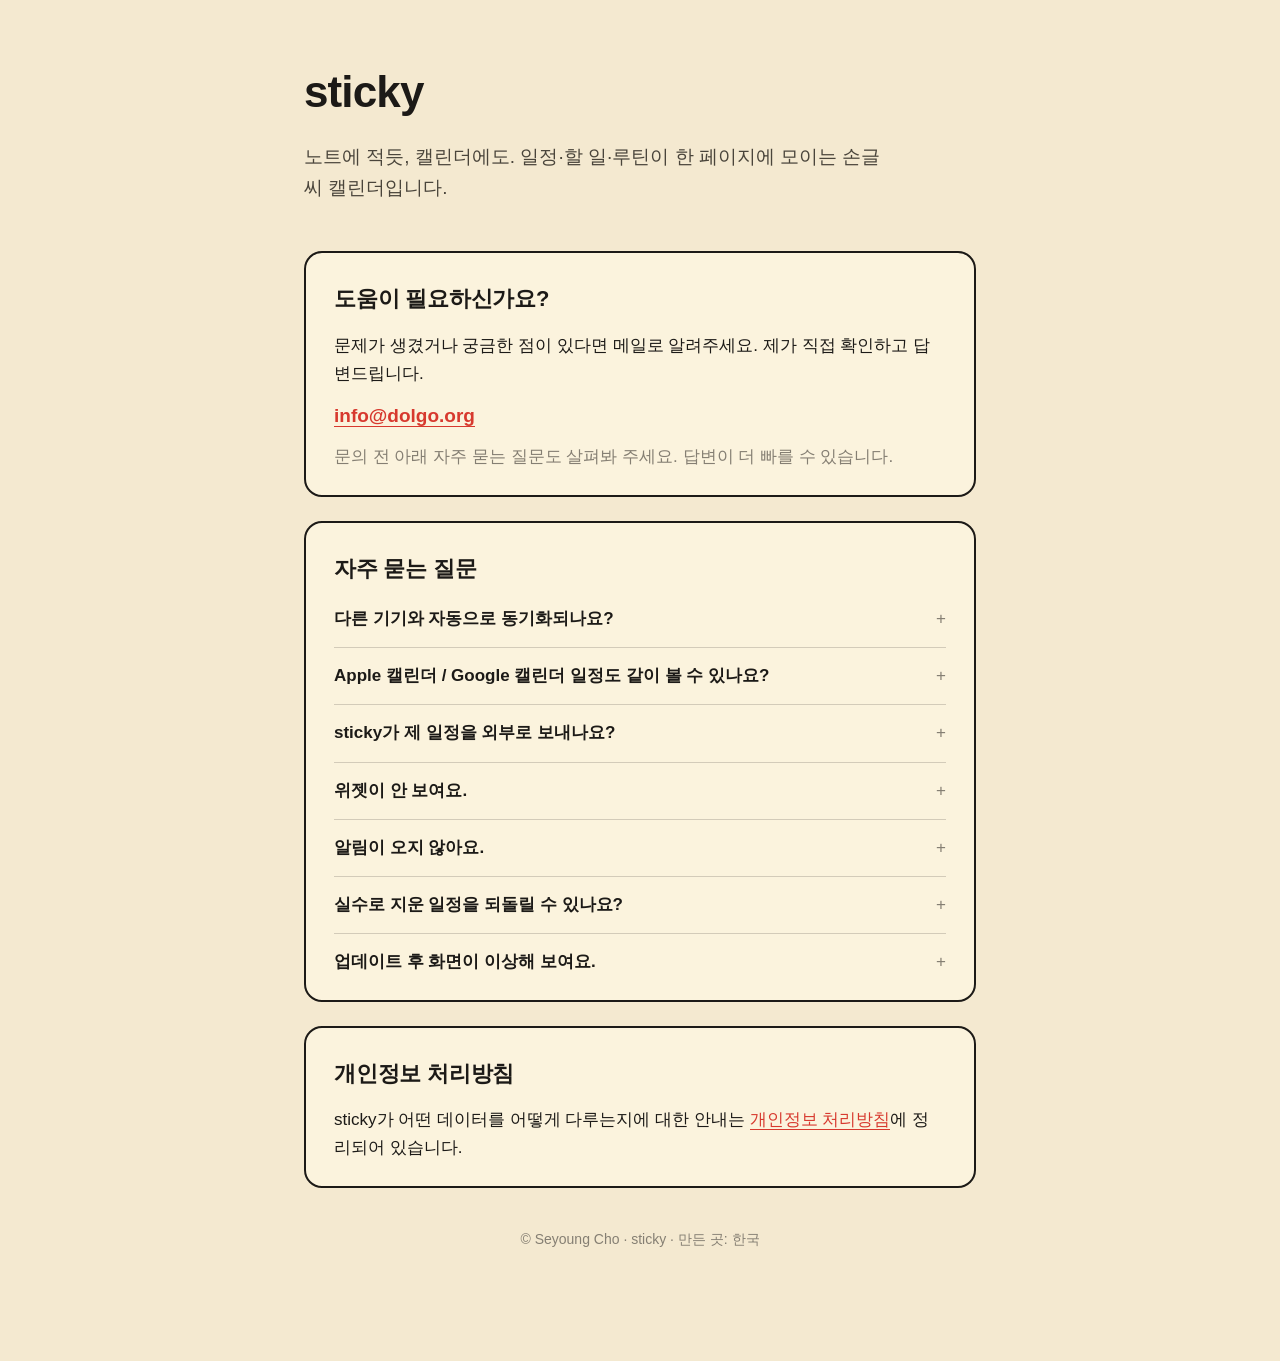
==== index.html @ fceb54de "support pages: index + privacy + paper-ink stylesheet Co-Authored-By: Claude Opus 4.7 (1M context) <" ====
<!doctype html>
<html lang="ko">
<head>
<meta charset="utf-8">
<meta name="viewport" content="width=device-width, initial-scale=1">
<meta name="theme-color" content="#F4E9D0">
<title>sticky · 도움말</title>
<link rel="stylesheet" href="style.css">
</head>
<body>
<main class="wrap">

<header class="hero">
  <h1>sticky</h1>
  <p class="lede">노트에 적듯, 캘린더에도. 일정·할 일·루틴이 한 페이지에 모이는 손글씨 캘린더입니다.</p>
</header>

<section>
  <h2>도움이 필요하신가요?</h2>
  <p>
    문제가 생겼거나 궁금한 점이 있다면 메일로 알려주세요.
    제가 직접 확인하고 답변드립니다.
  </p>
  <p class="contact">
    <a href="mailto:info@dolgo.org?subject=Sticky%20%EB%AC%B8%EC%9D%98">info@dolgo.org</a>
  </p>
  <p class="muted">
    문의 전 아래 자주 묻는 질문도 살펴봐 주세요. 답변이 더 빠를 수 있습니다.
  </p>
</section>

<section>
  <h2>자주 묻는 질문</h2>

  <details>
    <summary>다른 기기와 자동으로 동기화되나요?</summary>
    <p>
      같은 Apple ID로 로그인된 iPhone·iPad 사이는 iCloud로 자동 동기화됩니다.
      별도 계정이나 설정이 필요하지 않습니다.
    </p>
  </details>

  <details>
    <summary>Apple 캘린더 / Google 캘린더 일정도 같이 볼 수 있나요?</summary>
    <p>
      설정에서 권한을 허용하면 sticky 위에 함께 보입니다.
      외부 캘린더 일정은 <strong>읽기 전용</strong>으로 표시되며, sticky가 외부 캘린더를 수정하거나 새 일정을 외부에 만들지는 않습니다.
    </p>
  </details>

  <details>
    <summary>sticky가 제 일정을 외부로 보내나요?</summary>
    <p>
      아니요. 모든 일정·할 일·루틴은 사용자의 iCloud 계정 안에만 저장됩니다.
      sticky 운영자(만든 사람)가 그 데이터를 볼 수 있는 경로는 없습니다.
    </p>
  </details>

  <details>
    <summary>위젯이 안 보여요.</summary>
    <p>
      iPhone·iPad 홈 화면에서 빈 곳을 길게 눌러 편집 모드로 들어간 뒤,
      좌측 상단의 <strong>＋</strong>를 눌러 "sticky"를 검색해 위젯을 추가해 주세요.
      잠금화면 위젯도 동일하게 추가할 수 있습니다.
    </p>
  </details>

  <details>
    <summary>알림이 오지 않아요.</summary>
    <p>
      iOS 설정 → 알림 → sticky로 이동해 알림 허용이 켜져 있는지 확인해 주세요.
      집중 모드(Focus)나 방해 금지가 켜져 있으면 알림이 미뤄질 수 있습니다.
    </p>
  </details>

  <details>
    <summary>실수로 지운 일정을 되돌릴 수 있나요?</summary>
    <p>
      삭제 직후 화면 하단의 "되돌리기" 버튼으로 복구할 수 있습니다.
      그 외엔 iCloud의 동기화 시점에 따라 다른 기기에서 잠시 남아 있을 수 있어요.
    </p>
  </details>

  <details>
    <summary>업데이트 후 화면이 이상해 보여요.</summary>
    <p>
      앱을 한 번 종료하고 다시 실행해 주세요. 그래도 동일하다면
      <a href="mailto:info@dolgo.org?subject=Sticky%20%EB%B2%84%EA%B7%B8%20%EB%A6%AC%ED%8F%AC%ED%8A%B8">info@dolgo.org</a>로
      증상과 기기·iOS 버전을 알려주시면 빠르게 확인해 드립니다.
    </p>
  </details>
</section>

<section>
  <h2>개인정보 처리방침</h2>
  <p>
    sticky가 어떤 데이터를 어떻게 다루는지에 대한 안내는
    <a href="privacy.html">개인정보 처리방침</a>에 정리되어 있습니다.
  </p>
</section>

<footer>
  <p class="muted">
    © Seyoung Cho · sticky · 만든 곳: 한국
  </p>
</footer>

</main>
</body>
</html>
---- style.css ----
/* sticky support pages — paper-and-ink palette mirroring the app */
:root {
  --paper:        #F4E9D0;
  --paper-elev:   #FBF3DD;
  --ink:          #1C1A17;
  --ink-2:        #4A453B;
  --ink-3:        #857F73;
  --accent:       #D7392E;
  --border:       #1C1A17;
  --rule:         rgba(28, 26, 23, 0.18);
}

* { box-sizing: border-box; }

html { -webkit-text-size-adjust: 100%; }

body {
  margin: 0;
  background: var(--paper);
  color: var(--ink);
  font-family: -apple-system, BlinkMacSystemFont, "Apple SD Gothic Neo",
               "Pretendard", "Noto Sans KR", "Segoe UI", Roboto, sans-serif;
  font-size: 17px;
  line-height: 1.65;
  -webkit-font-smoothing: antialiased;
}

.wrap {
  max-width: 720px;
  margin: 0 auto;
  padding: 56px 24px 96px;
}

.hero {
  text-align: left;
  margin-bottom: 48px;
}

.hero h1 {
  font-size: 44px;
  letter-spacing: -0.02em;
  margin: 0 0 12px;
}

.hero .lede {
  font-size: 19px;
  color: var(--ink-2);
  margin: 0;
  max-width: 56ch;
}

section {
  background: var(--paper-elev);
  border: 2px solid var(--border);
  border-radius: 18px;
  padding: 28px 28px 24px;
  margin: 0 0 24px;
}

section h2 {
  font-size: 22px;
  letter-spacing: -0.01em;
  margin: 0 0 14px;
}

section p { margin: 0 0 12px; }
section p:last-child { margin-bottom: 0; }

section ul {
  margin: 0 0 8px;
  padding-left: 20px;
}
section li {
  margin-bottom: 6px;
}

a {
  color: var(--accent);
  text-decoration: none;
  border-bottom: 1.5px solid currentColor;
}
a:hover { opacity: 0.78; }

.muted { color: var(--ink-3); }

.contact {
  font-size: 19px;
  margin-top: 8px;
}
.contact a { font-weight: 600; }

details {
  border-top: 1px solid var(--rule);
  padding: 14px 0;
}
details:first-of-type { border-top: 0; padding-top: 4px; }
details:last-of-type { padding-bottom: 0; }

summary {
  cursor: pointer;
  font-weight: 600;
  list-style: none;
  position: relative;
  padding-right: 28px;
}
summary::-webkit-details-marker { display: none; }
summary::after {
  content: "+";
  position: absolute;
  right: 0;
  top: 0;
  font-weight: 400;
  color: var(--ink-3);
  transition: transform 120ms ease;
}
details[open] summary::after { content: "−"; }

details p {
  margin-top: 10px;
  color: var(--ink-2);
}

footer {
  margin-top: 40px;
  text-align: center;
  font-size: 14px;
}

@media (prefers-color-scheme: dark) {
  :root {
    --paper:      #2A2520;
    --paper-elev: #352F28;
    --ink:        #F2E6CA;
    --ink-2:      #C9BFA6;
    --ink-3:      #928876;
    --accent:     #E85248;
    --border:     #F2E6CA;
    --rule:       rgba(242, 230, 202, 0.18);
  }
}
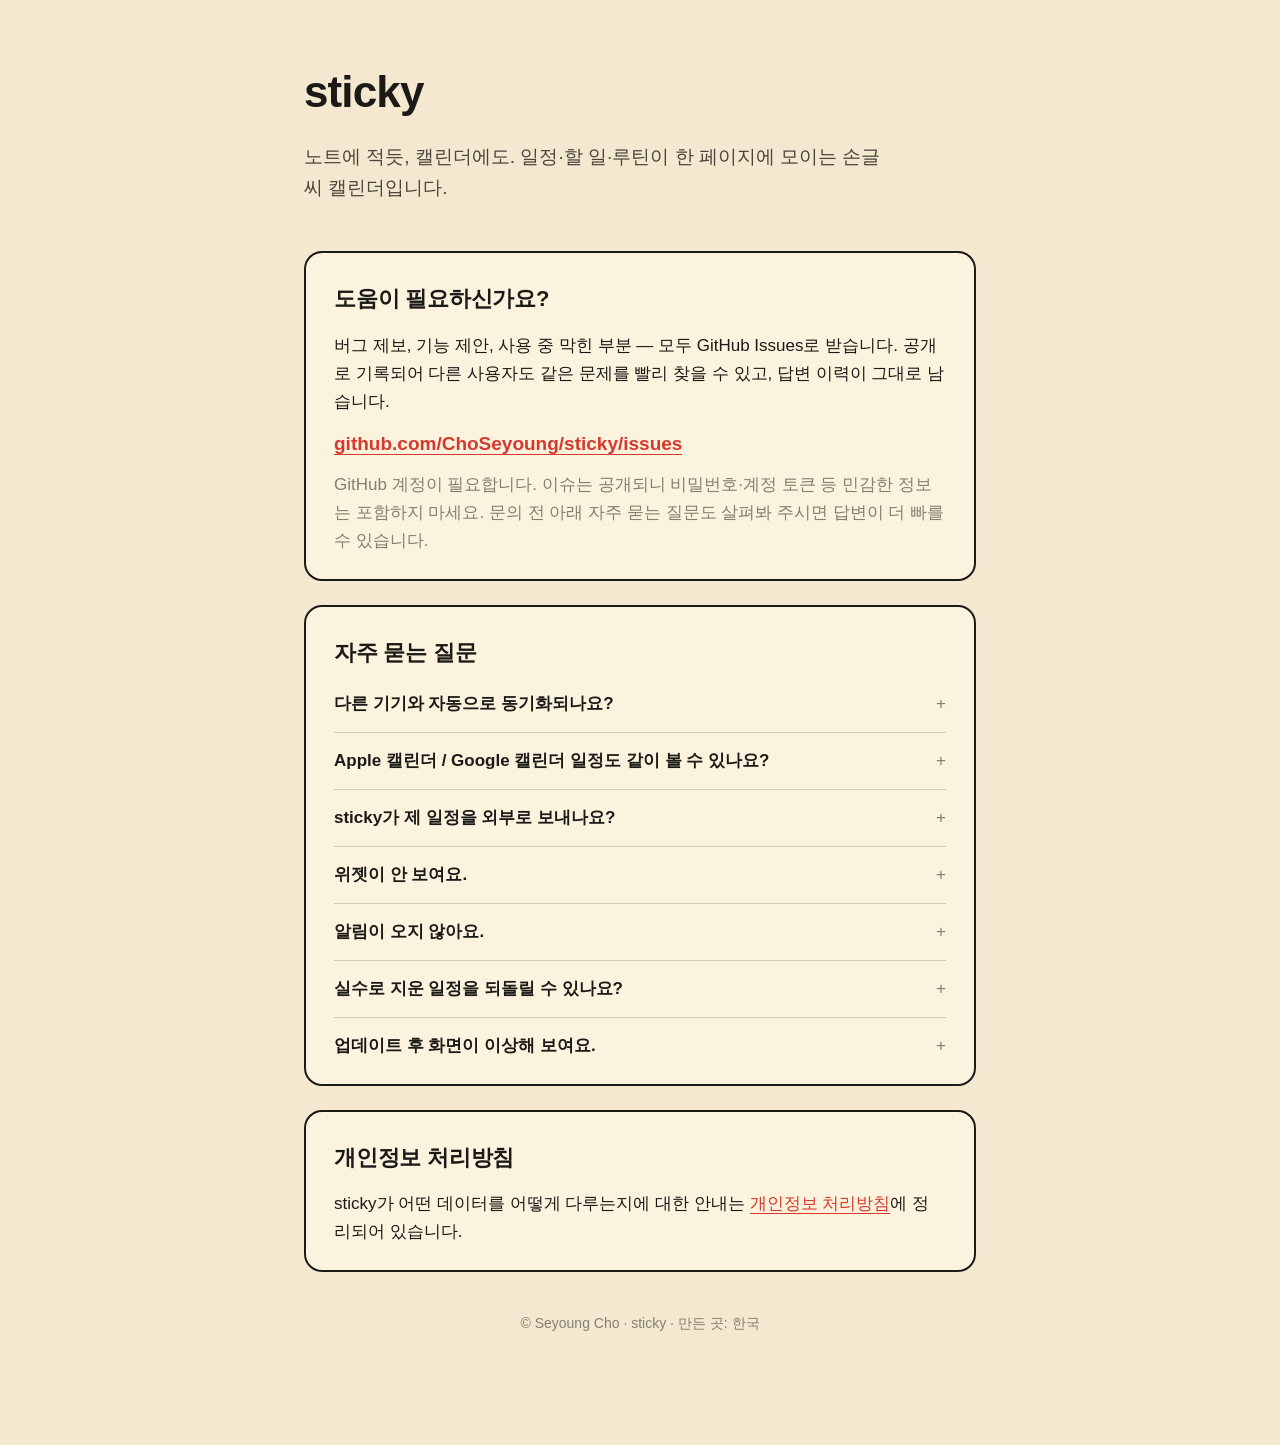
==== commit ee2de593: "support pages: route all contact through GitHub Issues, drop unrelated email Co-Authored-By: Claude " ====
--- a/index.html
+++ b/index.html
@@ -18,14 +18,15 @@
 <section>
   <h2>도움이 필요하신가요?</h2>
   <p>
-    문제가 생겼거나 궁금한 점이 있다면 메일로 알려주세요.
-    제가 직접 확인하고 답변드립니다.
+    버그 제보, 기능 제안, 사용 중 막힌 부분 — 모두 GitHub Issues로 받습니다.
+    공개로 기록되어 다른 사용자도 같은 문제를 빨리 찾을 수 있고, 답변 이력이 그대로 남습니다.
   </p>
   <p class="contact">
-    <a href="mailto:info@dolgo.org?subject=Sticky%20%EB%AC%B8%EC%9D%98">info@dolgo.org</a>
+    <a href="https://github.com/ChoSeyoung/sticky/issues">github.com/ChoSeyoung/sticky/issues</a>
   </p>
   <p class="muted">
-    문의 전 아래 자주 묻는 질문도 살펴봐 주세요. 답변이 더 빠를 수 있습니다.
+    GitHub 계정이 필요합니다. 이슈는 공개되니 비밀번호·계정 토큰 등 민감한 정보는 포함하지 마세요.
+    문의 전 아래 자주 묻는 질문도 살펴봐 주시면 답변이 더 빠를 수 있습니다.
   </p>
 </section>
 
@@ -85,8 +86,8 @@
     <summary>업데이트 후 화면이 이상해 보여요.</summary>
     <p>
       앱을 한 번 종료하고 다시 실행해 주세요. 그래도 동일하다면
-      <a href="mailto:info@dolgo.org?subject=Sticky%20%EB%B2%84%EA%B7%B8%20%EB%A6%AC%ED%8F%AC%ED%8A%B8">info@dolgo.org</a>로
-      증상과 기기·iOS 버전을 알려주시면 빠르게 확인해 드립니다.
+      <a href="https://github.com/ChoSeyoung/sticky/issues/new">GitHub Issues</a>에
+      증상과 기기·iOS 버전을 적어 등록해 주시면 빠르게 확인해 드립니다.
     </p>
   </details>
 </section>
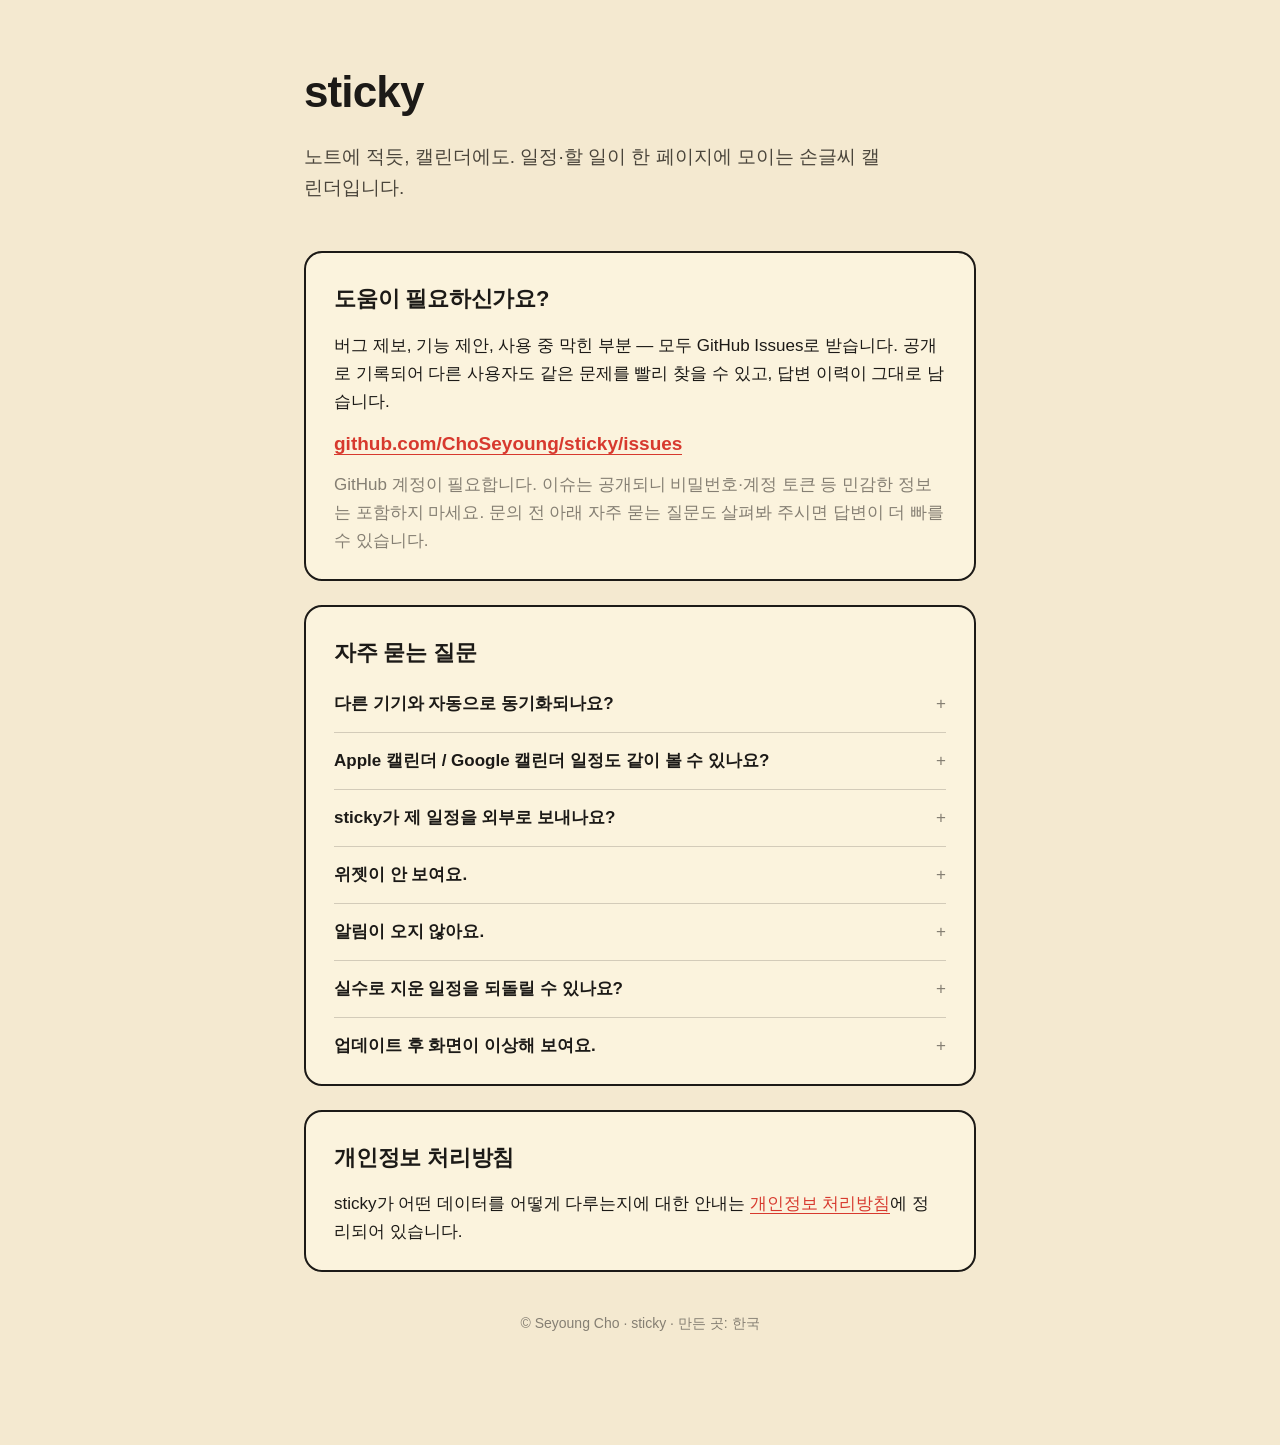
==== commit 5e11ae53: "Drop removed 루틴 mentions from landing + privacy" ====
--- a/index.html
+++ b/index.html
@@ -12,7 +12,7 @@
 
 <header class="hero">
   <h1>sticky</h1>
-  <p class="lede">노트에 적듯, 캘린더에도. 일정·할 일·루틴이 한 페이지에 모이는 손글씨 캘린더입니다.</p>
+  <p class="lede">노트에 적듯, 캘린더에도. 일정·할 일이 한 페이지에 모이는 손글씨 캘린더입니다.</p>
 </header>
 
 <section>
@@ -52,7 +52,7 @@
   <details>
     <summary>sticky가 제 일정을 외부로 보내나요?</summary>
     <p>
-      아니요. 모든 일정·할 일·루틴은 사용자의 iCloud 계정 안에만 저장됩니다.
+      아니요. 모든 일정·할 일은 사용자의 iCloud 계정 안에만 저장됩니다.
       sticky 운영자(만든 사람)가 그 데이터를 볼 수 있는 경로는 없습니다.
     </p>
   </details>
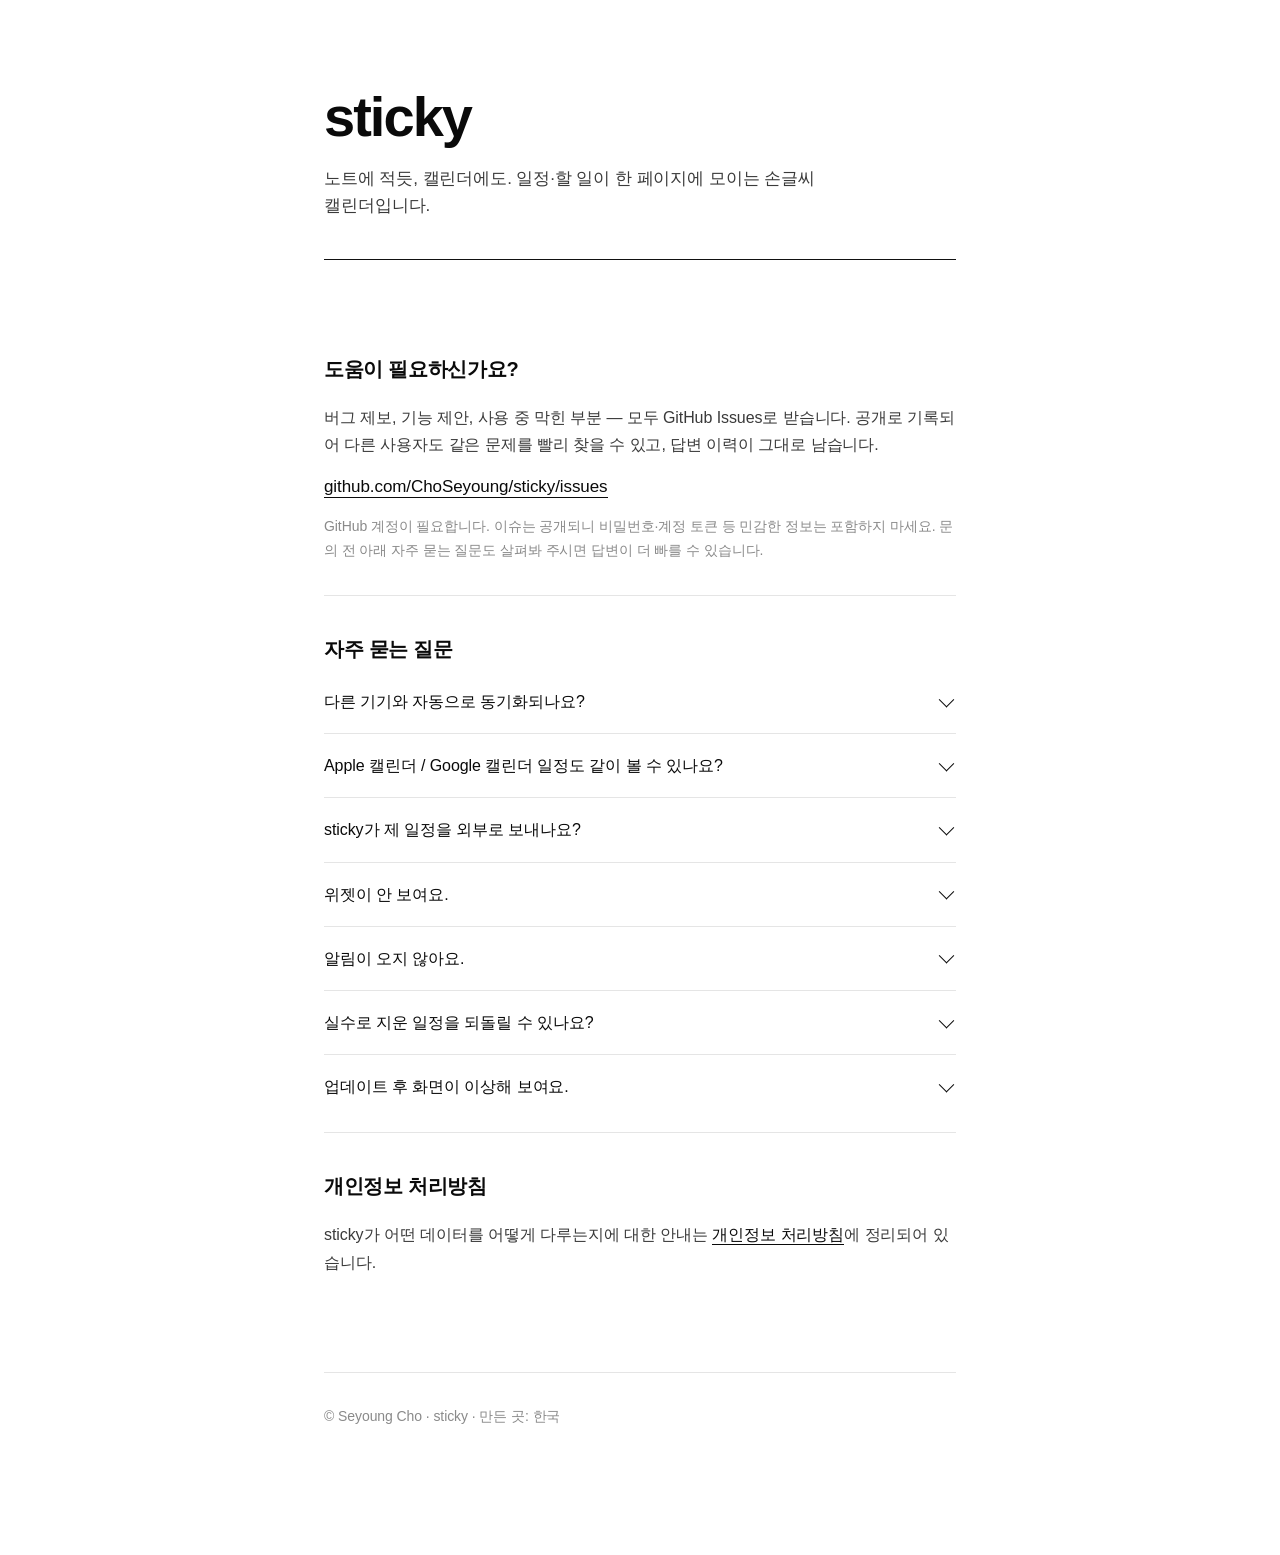
==== commit a24ee8b9: "Redesign support pages with monochrome editorial style" ====
--- a/index.html
+++ b/index.html
@@ -3,7 +3,8 @@
 <head>
 <meta charset="utf-8">
 <meta name="viewport" content="width=device-width, initial-scale=1">
-<meta name="theme-color" content="#F4E9D0">
+<meta name="theme-color" content="#FFFFFF" media="(prefers-color-scheme: light)">
+<meta name="theme-color" content="#0A0A0A" media="(prefers-color-scheme: dark)">
 <title>sticky · 도움말</title>
 <link rel="stylesheet" href="style.css">
 </head>
--- a/style.css
+++ b/style.css
@@ -1,13 +1,12 @@
-/* sticky support pages — paper-and-ink palette mirroring the app */
+/* sticky support pages — monochrome editorial */
 :root {
-  --paper:        #F4E9D0;
-  --paper-elev:   #FBF3DD;
-  --ink:          #1C1A17;
-  --ink-2:        #4A453B;
-  --ink-3:        #857F73;
-  --accent:       #D7392E;
-  --border:       #1C1A17;
-  --rule:         rgba(28, 26, 23, 0.18);
+  --bg:        #FFFFFF;
+  --bg-elev:   #FFFFFF;
+  --ink:       #0A0A0A;
+  --ink-2:     #3A3A3A;
+  --ink-3:     #8A8A8A;
+  --rule:      #E5E5E5;
+  --rule-strong: #111111;
 }
 
 * { box-sizing: border-box; }
@@ -16,125 +15,212 @@
 
 body {
   margin: 0;
-  background: var(--paper);
+  background: var(--bg);
   color: var(--ink);
   font-family: -apple-system, BlinkMacSystemFont, "Apple SD Gothic Neo",
-               "Pretendard", "Noto Sans KR", "Segoe UI", Roboto, sans-serif;
-  font-size: 17px;
-  line-height: 1.65;
+               "Pretendard", "Noto Sans KR", "Inter", "Segoe UI", Roboto, sans-serif;
+  font-size: 16px;
+  line-height: 1.7;
+  letter-spacing: -0.005em;
   -webkit-font-smoothing: antialiased;
+  -moz-osx-font-smoothing: grayscale;
 }
 
 .wrap {
-  max-width: 720px;
+  max-width: 680px;
   margin: 0 auto;
-  padding: 56px 24px 96px;
+  padding: 88px 24px 120px;
 }
 
 .hero {
   text-align: left;
-  margin-bottom: 48px;
+  margin-bottom: 56px;
+  padding-bottom: 40px;
+  border-bottom: 1px solid var(--rule-strong);
 }
 
 .hero h1 {
-  font-size: 44px;
-  letter-spacing: -0.02em;
+  font-size: 56px;
+  font-weight: 700;
+  letter-spacing: -0.035em;
+  line-height: 1.05;
+  margin: 0 0 18px;
+}
+
+.hero .lede {
+  font-size: 17px;
+  color: var(--ink-2);
+  margin: 0;
+  max-width: 52ch;
+  line-height: 1.6;
+}
+
+section {
+  background: transparent;
+  border: 0;
+  border-radius: 0;
+  padding: 36px 0 32px;
+  margin: 0;
+  border-bottom: 1px solid var(--rule);
+}
+
+section:last-of-type {
+  border-bottom: 0;
+}
+
+section h2 {
+  font-size: 20px;
+  font-weight: 700;
+  letter-spacing: -0.015em;
+  margin: 0 0 18px;
+  color: var(--ink);
+}
+
+section p {
+  margin: 0 0 14px;
+  color: var(--ink-2);
+}
+section p:last-child { margin-bottom: 0; }
+
+section ul {
   margin: 0 0 12px;
-}
-
-.hero .lede {
-  font-size: 19px;
-  color: var(--ink-2);
-  margin: 0;
-  max-width: 56ch;
-}
-
-section {
-  background: var(--paper-elev);
-  border: 2px solid var(--border);
-  border-radius: 18px;
-  padding: 28px 28px 24px;
-  margin: 0 0 24px;
-}
-
-section h2 {
-  font-size: 22px;
-  letter-spacing: -0.01em;
-  margin: 0 0 14px;
-}
-
-section p { margin: 0 0 12px; }
-section p:last-child { margin-bottom: 0; }
-
-section ul {
-  margin: 0 0 8px;
-  padding-left: 20px;
+  padding-left: 18px;
+  color: var(--ink-2);
 }
 section li {
-  margin-bottom: 6px;
+  margin-bottom: 8px;
+}
+section li::marker {
+  color: var(--ink-3);
+}
+
+strong {
+  color: var(--ink);
+  font-weight: 600;
 }
 
 a {
-  color: var(--accent);
+  color: var(--ink);
   text-decoration: none;
-  border-bottom: 1.5px solid currentColor;
-}
-a:hover { opacity: 0.78; }
-
-.muted { color: var(--ink-3); }
+  border-bottom: 1px solid var(--ink);
+  padding-bottom: 1px;
+  transition: opacity 120ms ease;
+}
+a:hover { opacity: 0.55; }
+
+.muted {
+  color: var(--ink-3);
+  font-size: 14px;
+}
 
 .contact {
-  font-size: 19px;
-  margin-top: 8px;
-}
-.contact a { font-weight: 600; }
-
+  font-size: 17px;
+  margin-top: 14px;
+  margin-bottom: 14px !important;
+}
+.contact a {
+  font-weight: 500;
+  word-break: break-all;
+}
+
+/* FAQ */
 details {
   border-top: 1px solid var(--rule);
-  padding: 14px 0;
-}
-details:first-of-type { border-top: 0; padding-top: 4px; }
-details:last-of-type { padding-bottom: 0; }
+  padding: 18px 0;
+}
+details:first-of-type {
+  border-top: 0;
+  padding-top: 4px;
+}
+details:last-of-type {
+  padding-bottom: 0;
+}
 
 summary {
   cursor: pointer;
-  font-weight: 600;
+  font-weight: 500;
+  color: var(--ink);
   list-style: none;
   position: relative;
-  padding-right: 28px;
+  padding-right: 32px;
+  outline: none;
 }
 summary::-webkit-details-marker { display: none; }
 summary::after {
-  content: "+";
+  content: "";
   position: absolute;
-  right: 0;
-  top: 0;
-  font-weight: 400;
+  right: 4px;
+  top: 50%;
+  width: 10px;
+  height: 10px;
+  border-right: 1.5px solid var(--ink);
+  border-bottom: 1.5px solid var(--ink);
+  transform: translateY(-70%) rotate(45deg);
+  transition: transform 160ms ease;
+}
+details[open] summary::after {
+  transform: translateY(-30%) rotate(-135deg);
+}
+summary:focus-visible {
+  outline: 2px solid var(--ink);
+  outline-offset: 4px;
+  border-radius: 2px;
+}
+
+details p {
+  margin-top: 12px;
+  color: var(--ink-2);
+}
+
+/* Footer */
+footer {
+  margin-top: 64px;
+  padding-top: 32px;
+  border-top: 1px solid var(--rule);
+  text-align: left;
+  font-size: 13px;
+}
+footer p {
+  margin: 0 0 6px;
   color: var(--ink-3);
-  transition: transform 120ms ease;
-}
-details[open] summary::after { content: "−"; }
-
-details p {
-  margin-top: 10px;
-  color: var(--ink-2);
-}
-
-footer {
-  margin-top: 40px;
-  text-align: center;
-  font-size: 14px;
-}
-
+}
+footer a {
+  color: var(--ink-2);
+  border-bottom-color: var(--rule);
+}
+
+/* Small screens */
+@media (max-width: 520px) {
+  .wrap {
+    padding: 56px 20px 80px;
+  }
+  .hero {
+    margin-bottom: 40px;
+    padding-bottom: 32px;
+  }
+  .hero h1 {
+    font-size: 40px;
+  }
+  .hero .lede {
+    font-size: 16px;
+  }
+  section {
+    padding: 28px 0 26px;
+  }
+  section h2 {
+    font-size: 18px;
+  }
+}
+
+/* Dark mode — pure inversion */
 @media (prefers-color-scheme: dark) {
   :root {
-    --paper:      #2A2520;
-    --paper-elev: #352F28;
-    --ink:        #F2E6CA;
-    --ink-2:      #C9BFA6;
-    --ink-3:      #928876;
-    --accent:     #E85248;
-    --border:     #F2E6CA;
-    --rule:       rgba(242, 230, 202, 0.18);
-  }
-}
+    --bg:        #0A0A0A;
+    --bg-elev:   #0A0A0A;
+    --ink:       #FFFFFF;
+    --ink-2:     #C7C7C7;
+    --ink-3:     #7A7A7A;
+    --rule:      #232323;
+    --rule-strong: #FFFFFF;
+  }
+}
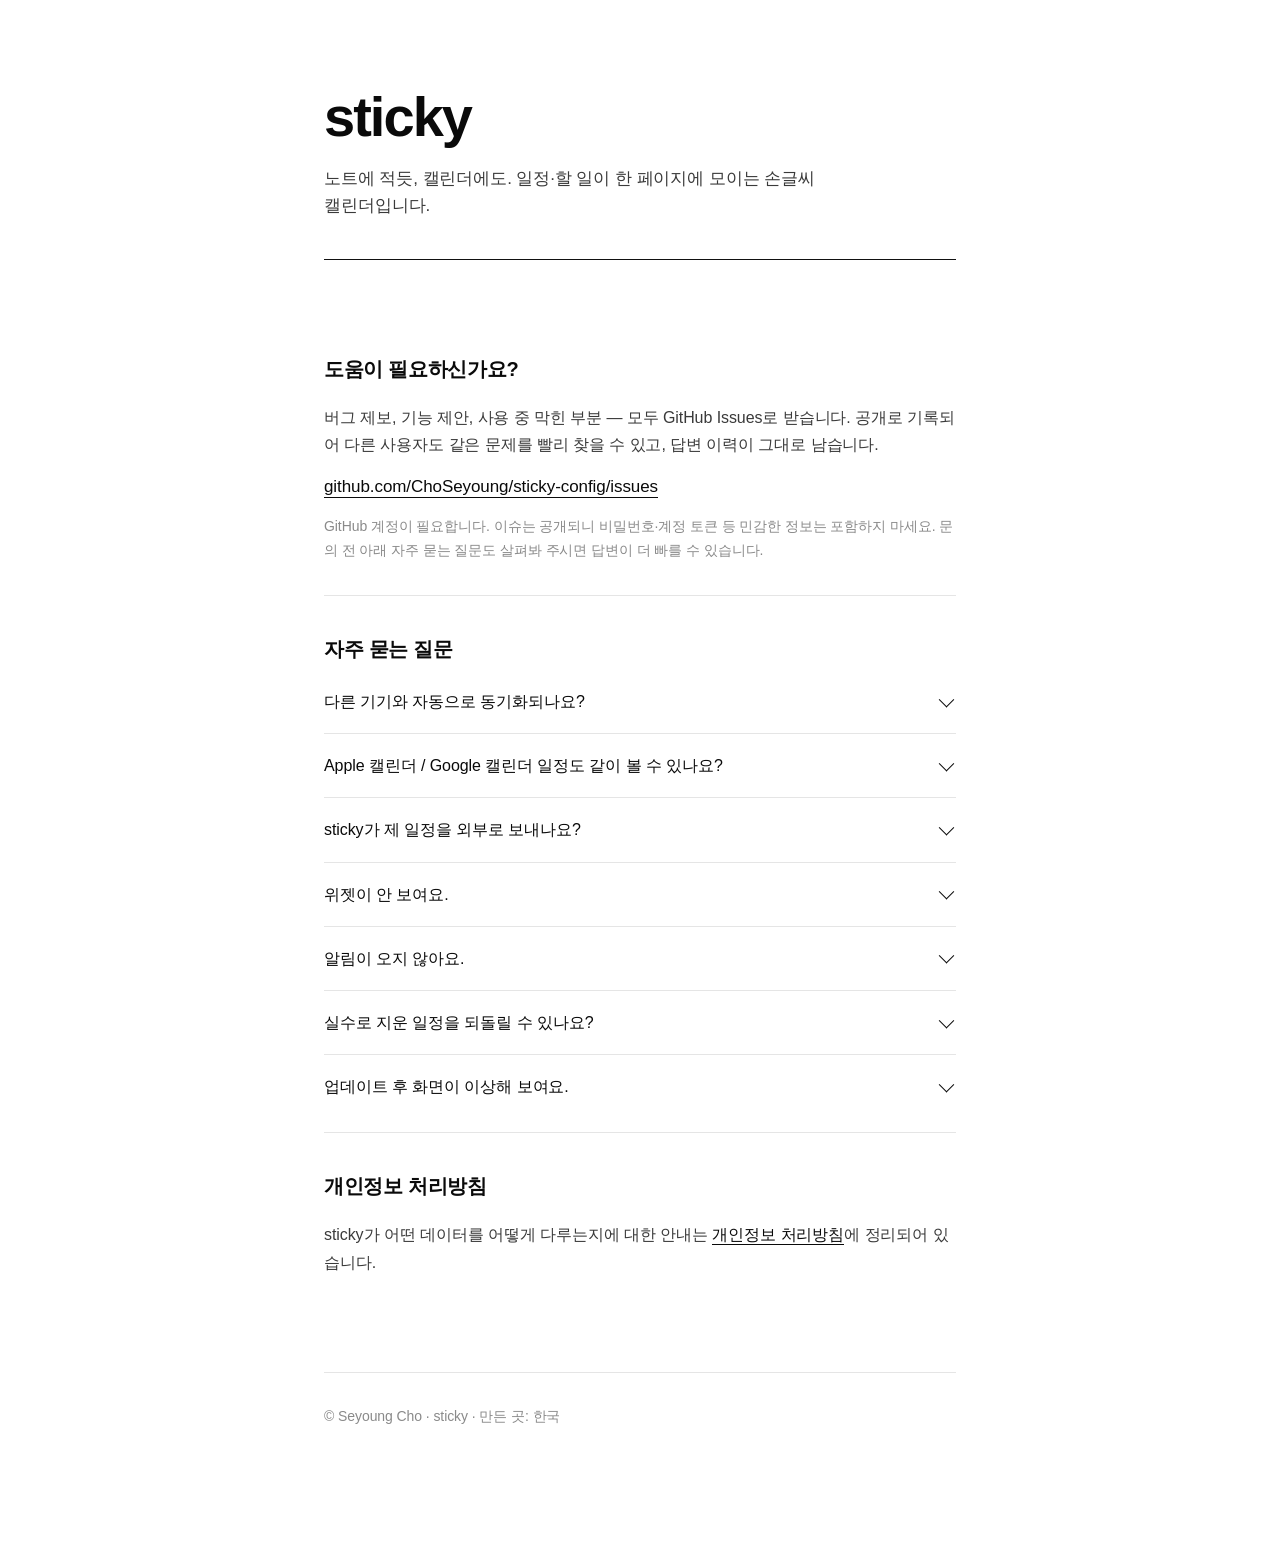
==== commit 6ca38ca5: "문의 링크를 public sticky-config 레포로 라우팅 기존에 가리키던 sticky 레포가 private이라 외부 사용자가 접근 불가했음. 지원 페이지와 개인정보 페이지의" ====
--- a/index.html
+++ b/index.html
@@ -23,7 +23,7 @@
     공개로 기록되어 다른 사용자도 같은 문제를 빨리 찾을 수 있고, 답변 이력이 그대로 남습니다.
   </p>
   <p class="contact">
-    <a href="https://github.com/ChoSeyoung/sticky/issues">github.com/ChoSeyoung/sticky/issues</a>
+    <a href="https://github.com/ChoSeyoung/sticky-config/issues">github.com/ChoSeyoung/sticky-config/issues</a>
   </p>
   <p class="muted">
     GitHub 계정이 필요합니다. 이슈는 공개되니 비밀번호·계정 토큰 등 민감한 정보는 포함하지 마세요.
@@ -87,7 +87,7 @@
     <summary>업데이트 후 화면이 이상해 보여요.</summary>
     <p>
       앱을 한 번 종료하고 다시 실행해 주세요. 그래도 동일하다면
-      <a href="https://github.com/ChoSeyoung/sticky/issues/new">GitHub Issues</a>에
+      <a href="https://github.com/ChoSeyoung/sticky-config/issues/new">GitHub Issues</a>에
       증상과 기기·iOS 버전을 적어 등록해 주시면 빠르게 확인해 드립니다.
     </p>
   </details>
